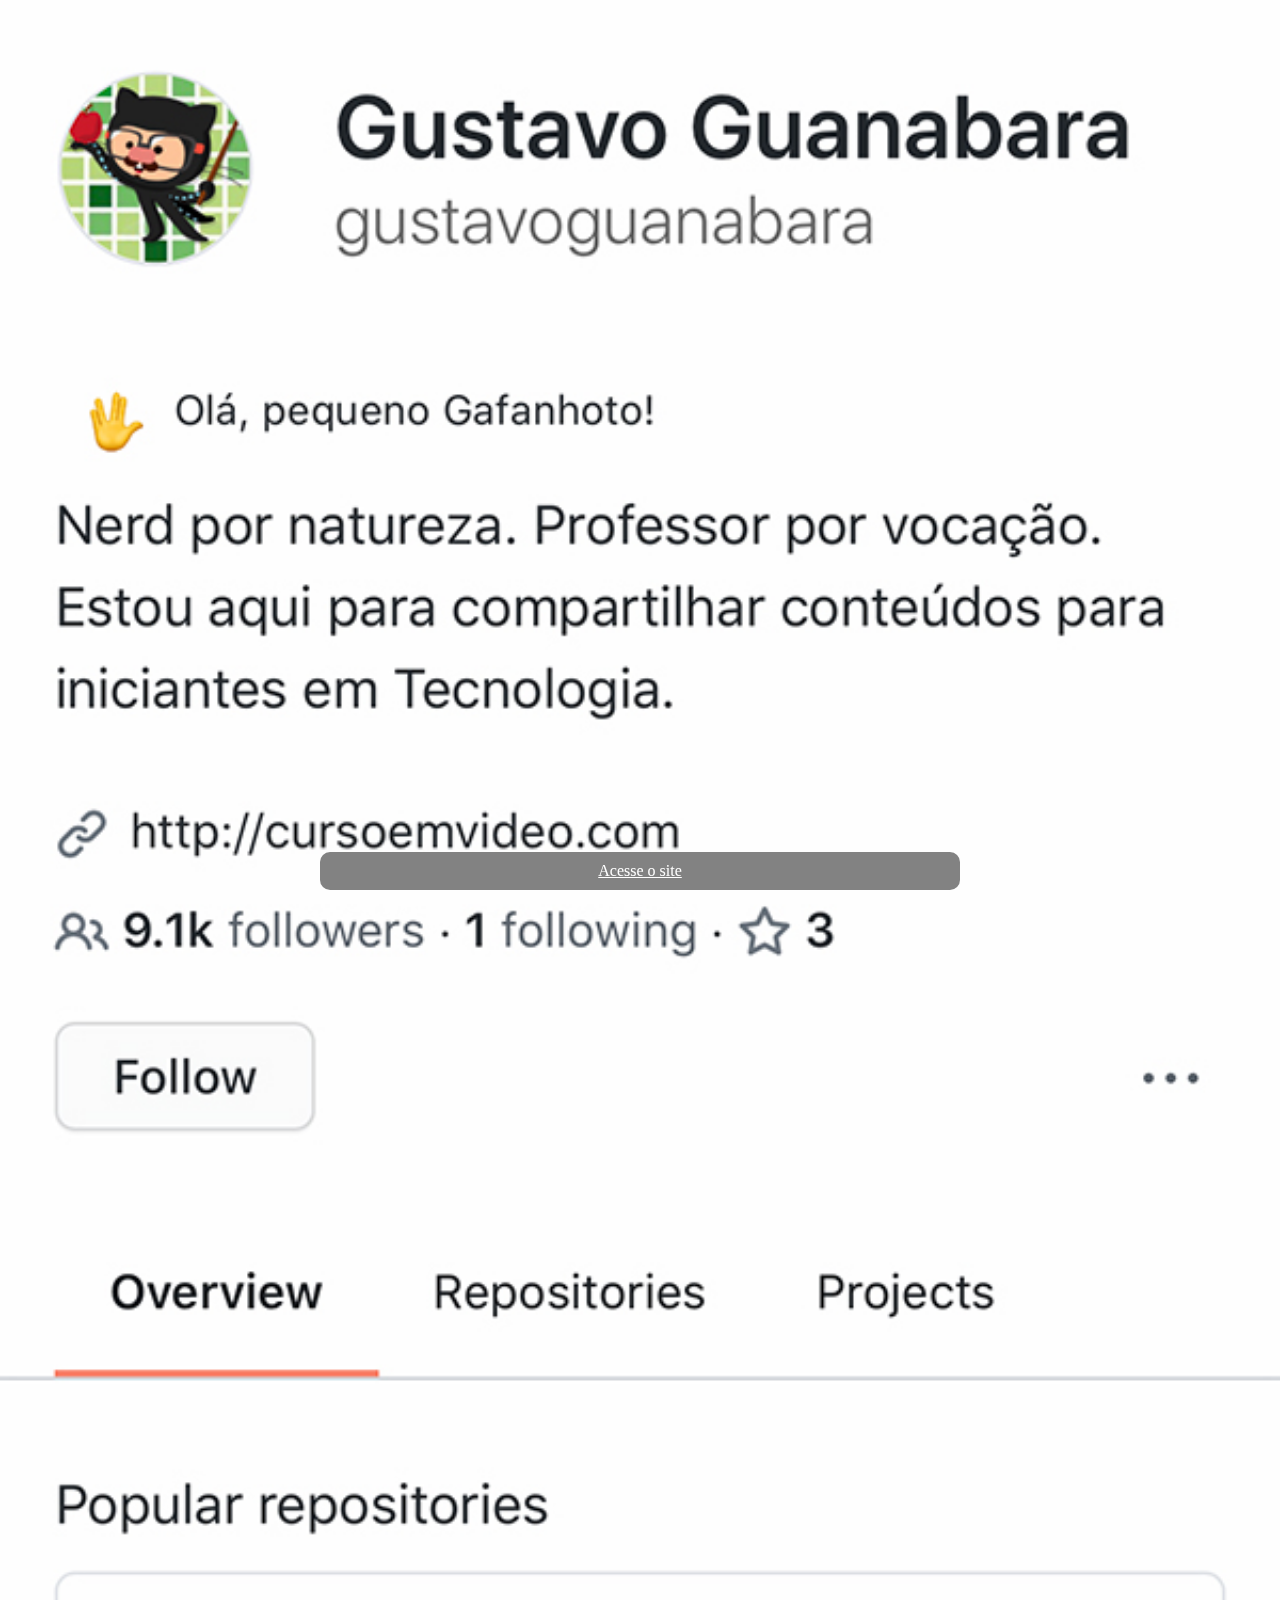
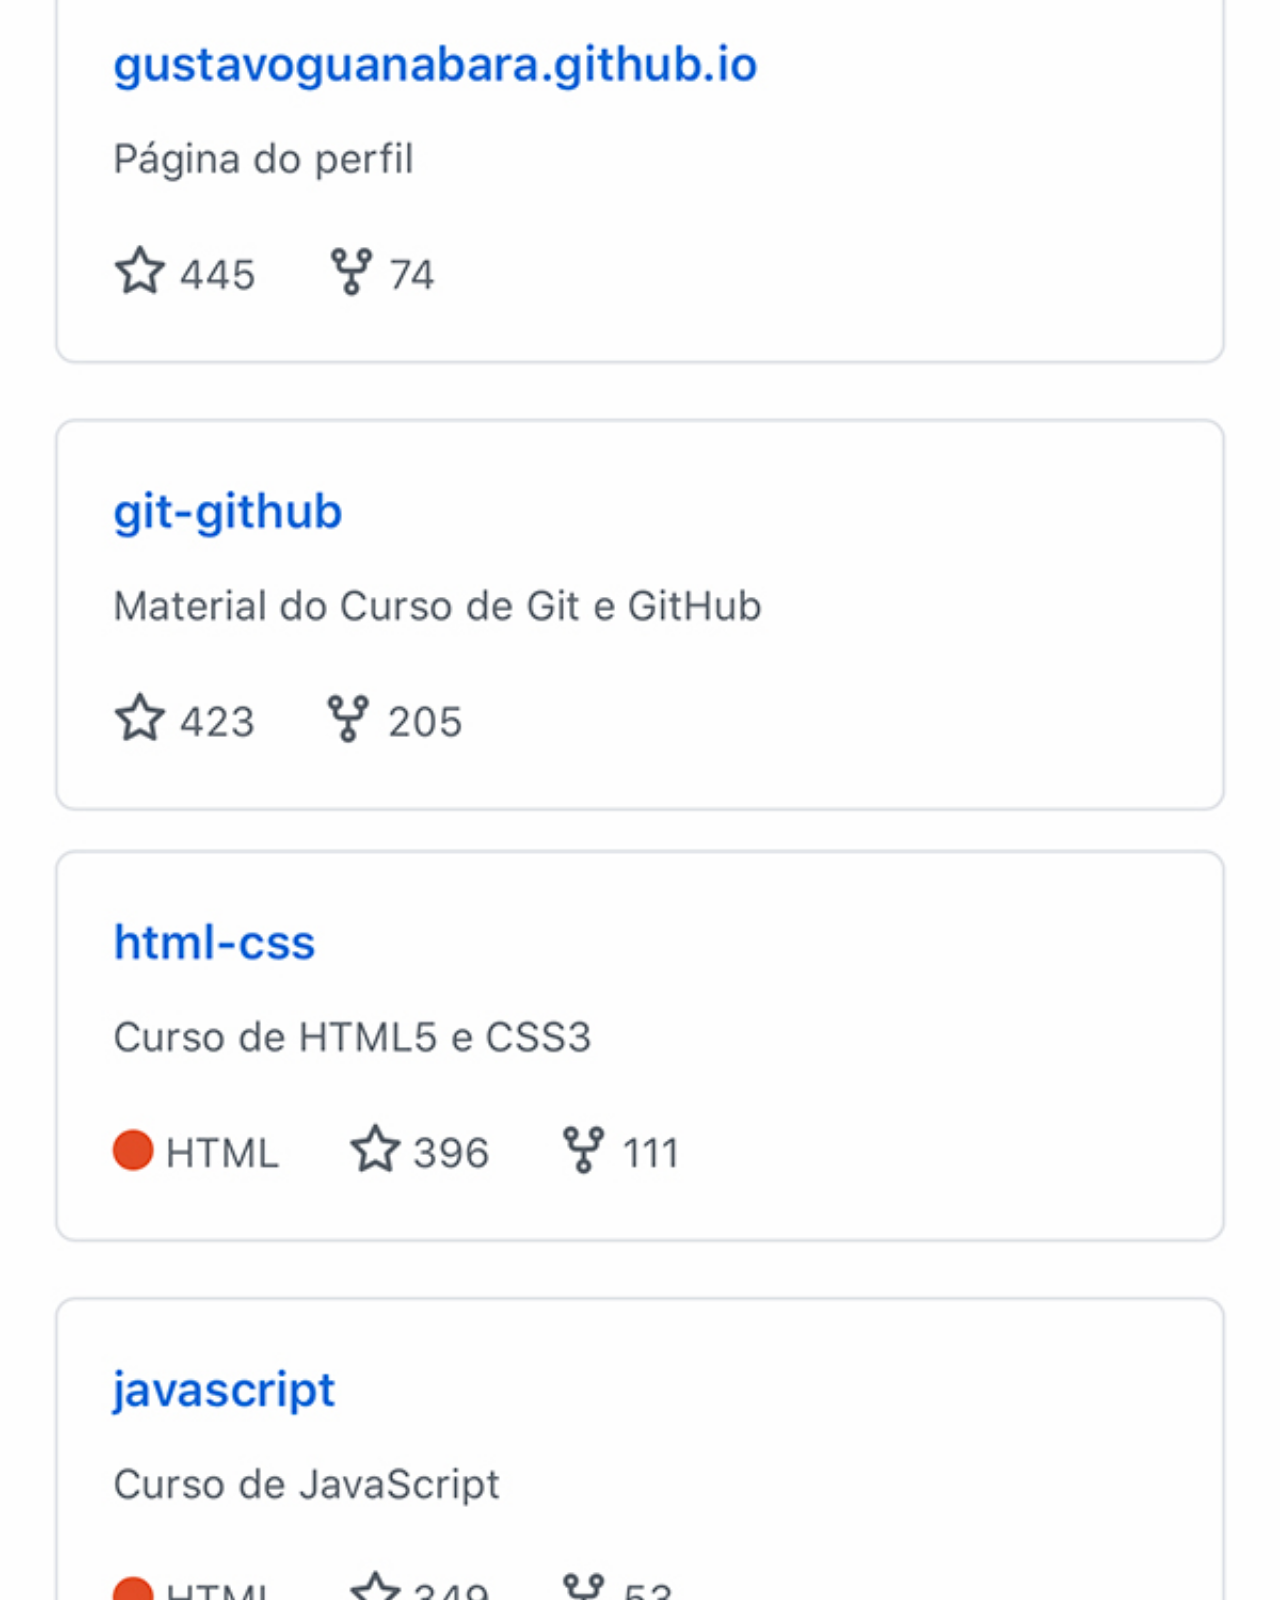
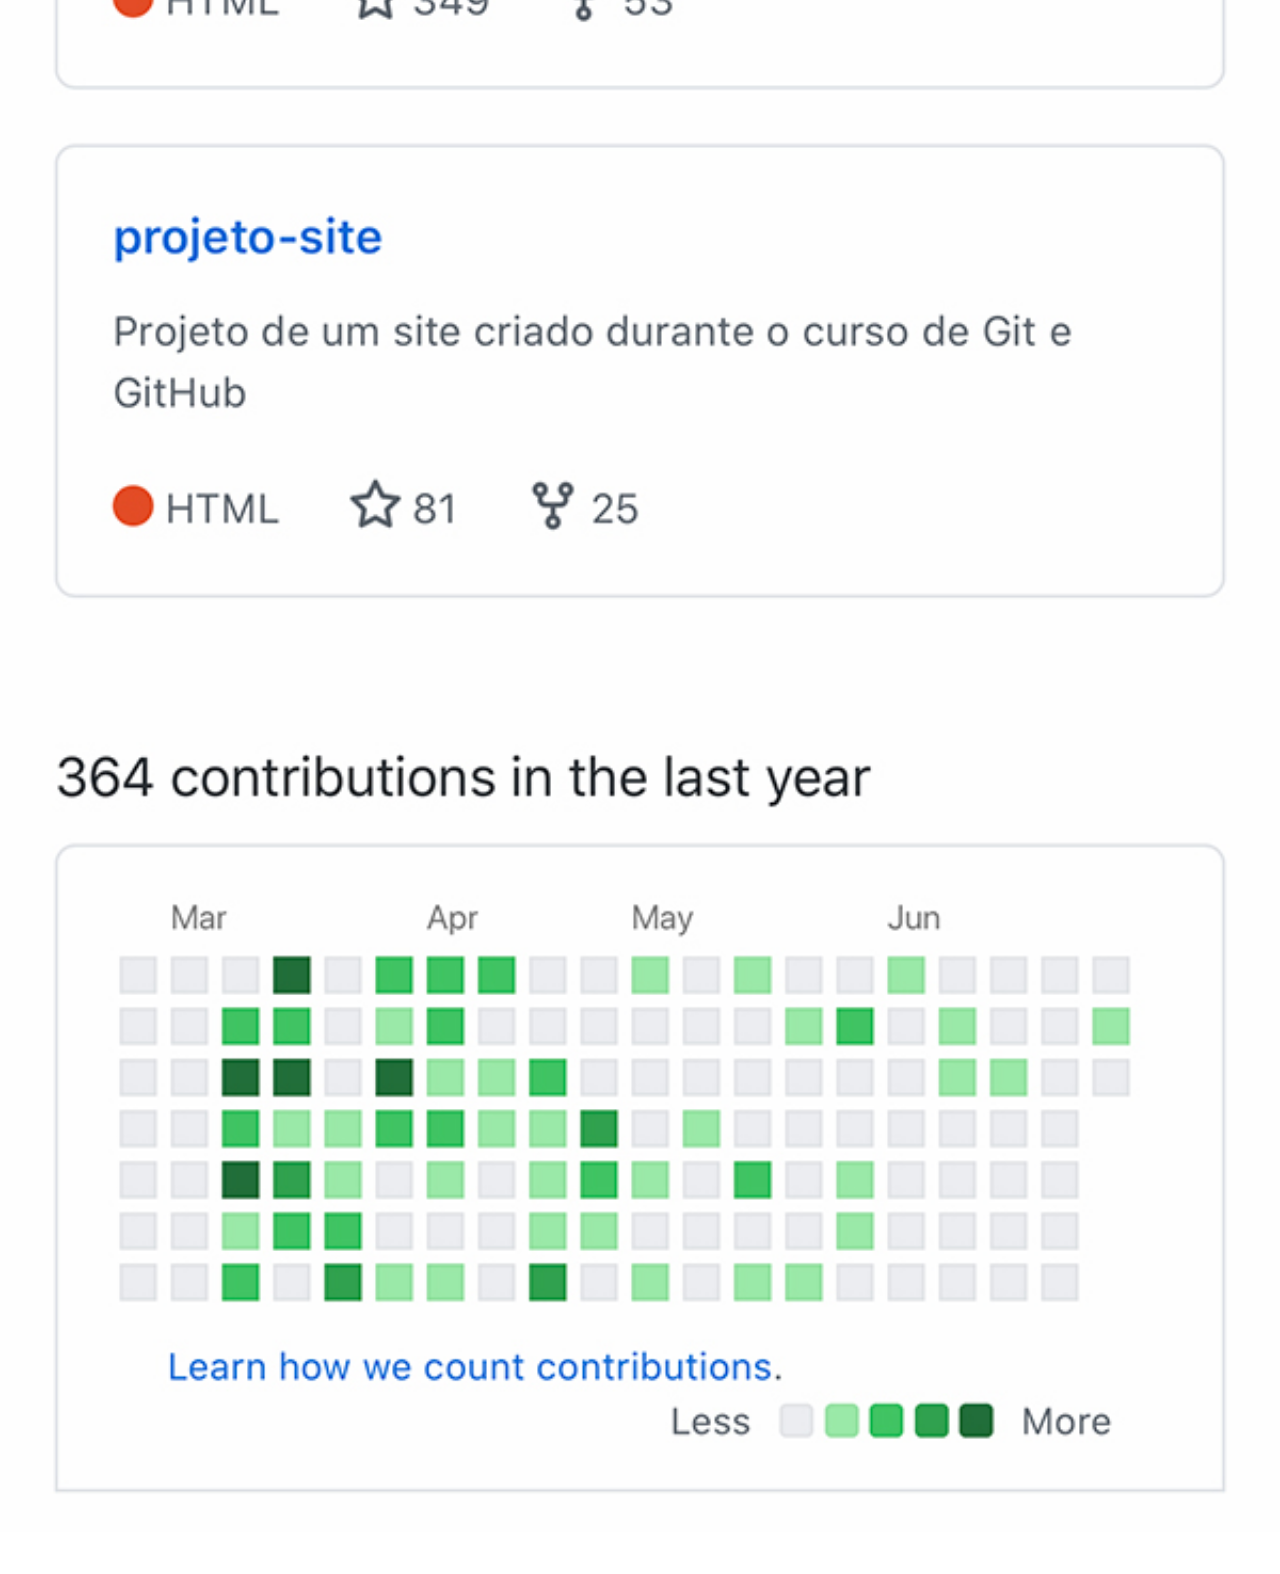
==== pages/github.html @ 78fb3cda "Initial commit" ====
<!DOCTYPE html>
<html lang="pt-br">
<head>
    <meta charset="UTF-8">
    <meta name="viewport" content="width=device-width, initial-scale=1.0">
    <title>GitHub</title>
    <link rel="stylesheet" href="pages.css">
</head>
<body>
    <img src="../imagens/tela-github.jpg" alt="">
    <a href="">Acesse o site</a>
</body>
</html>
---- pages/pages.css ----
@charset "UTF-8";

body{
    position: relative;
    margin: 0;
}

img{
    height: 100%;
    width: 100%;
}

a{
    position: sticky;
    display: block;
    bottom: 10px;

    margin: auto;


    width: 50%;

    padding-top: 10px;
    padding-bottom: 10px;

    border-radius: 10px;


    text-align: center;

    color: white;
    background-color: rgba(0, 0, 0, 0.486);
}


a:hover{
    font-weight: bold;
    background-color: rgba(255, 0, 0);
}
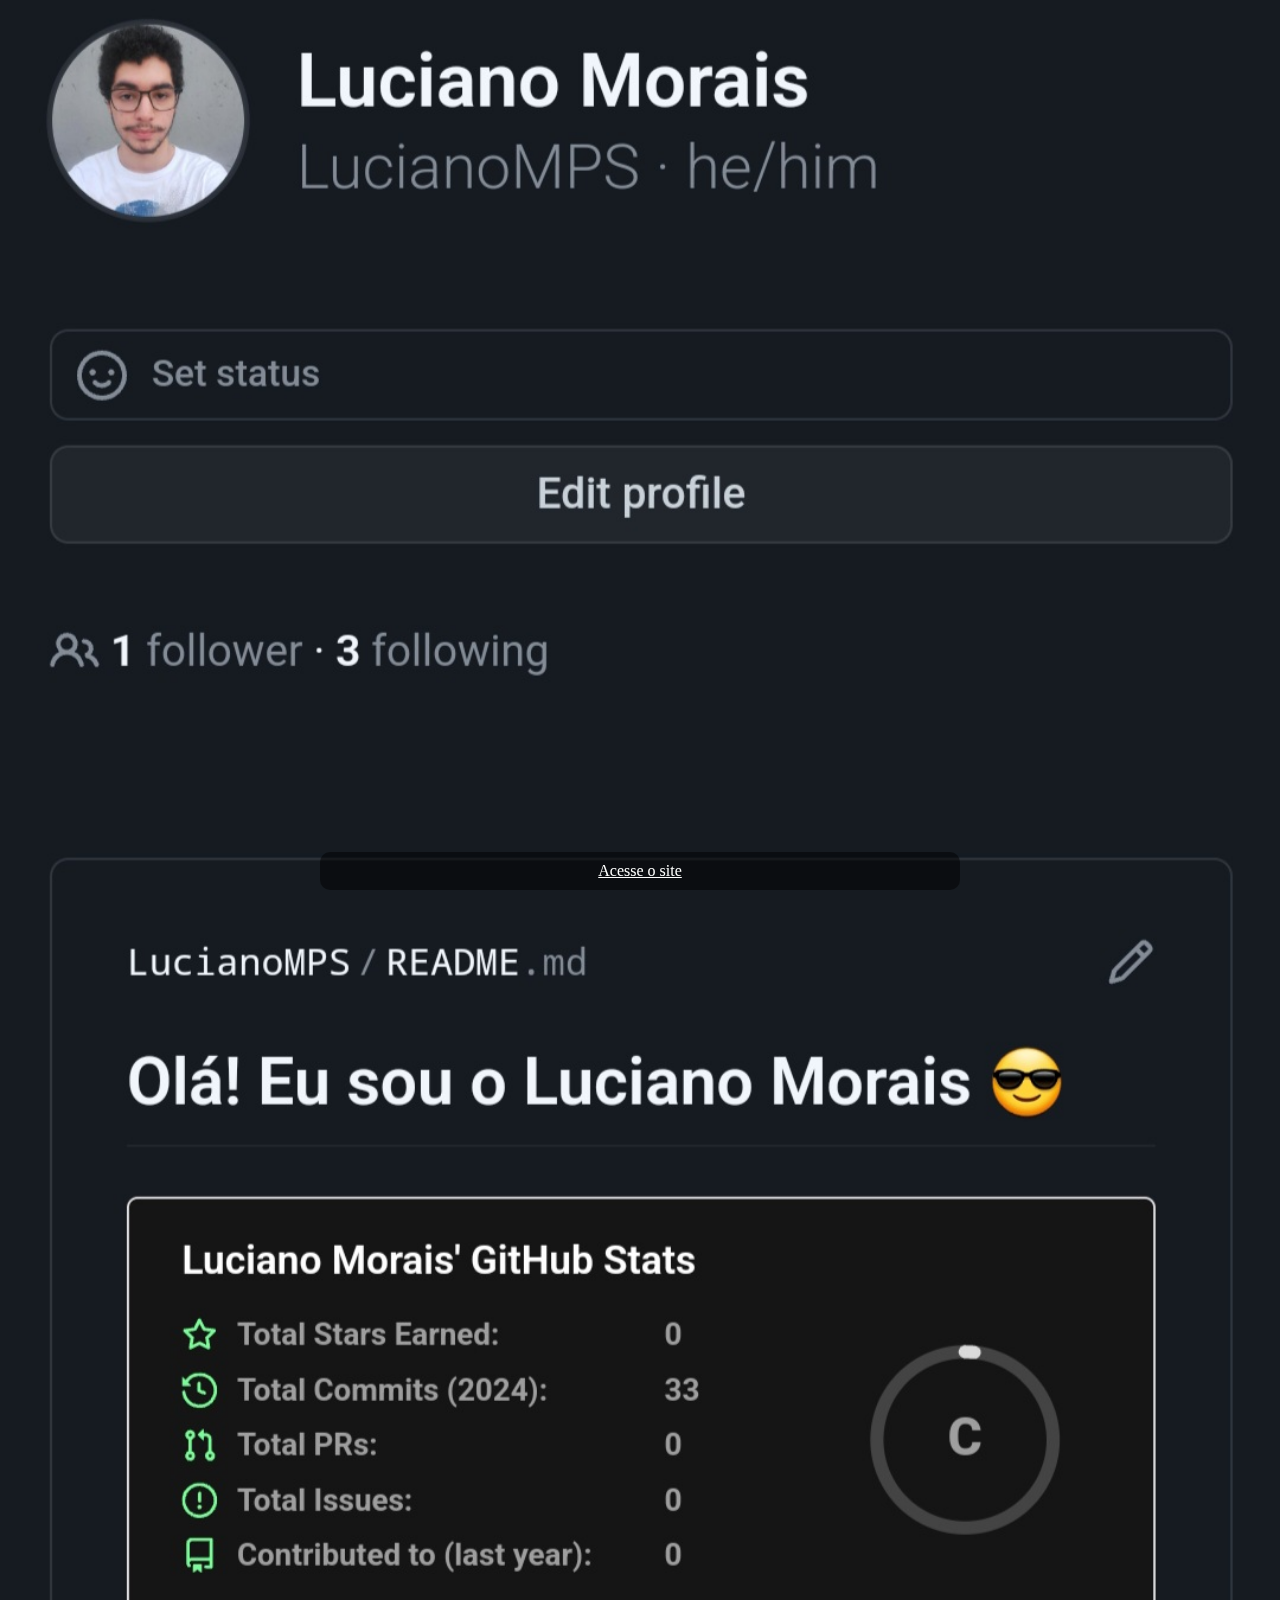
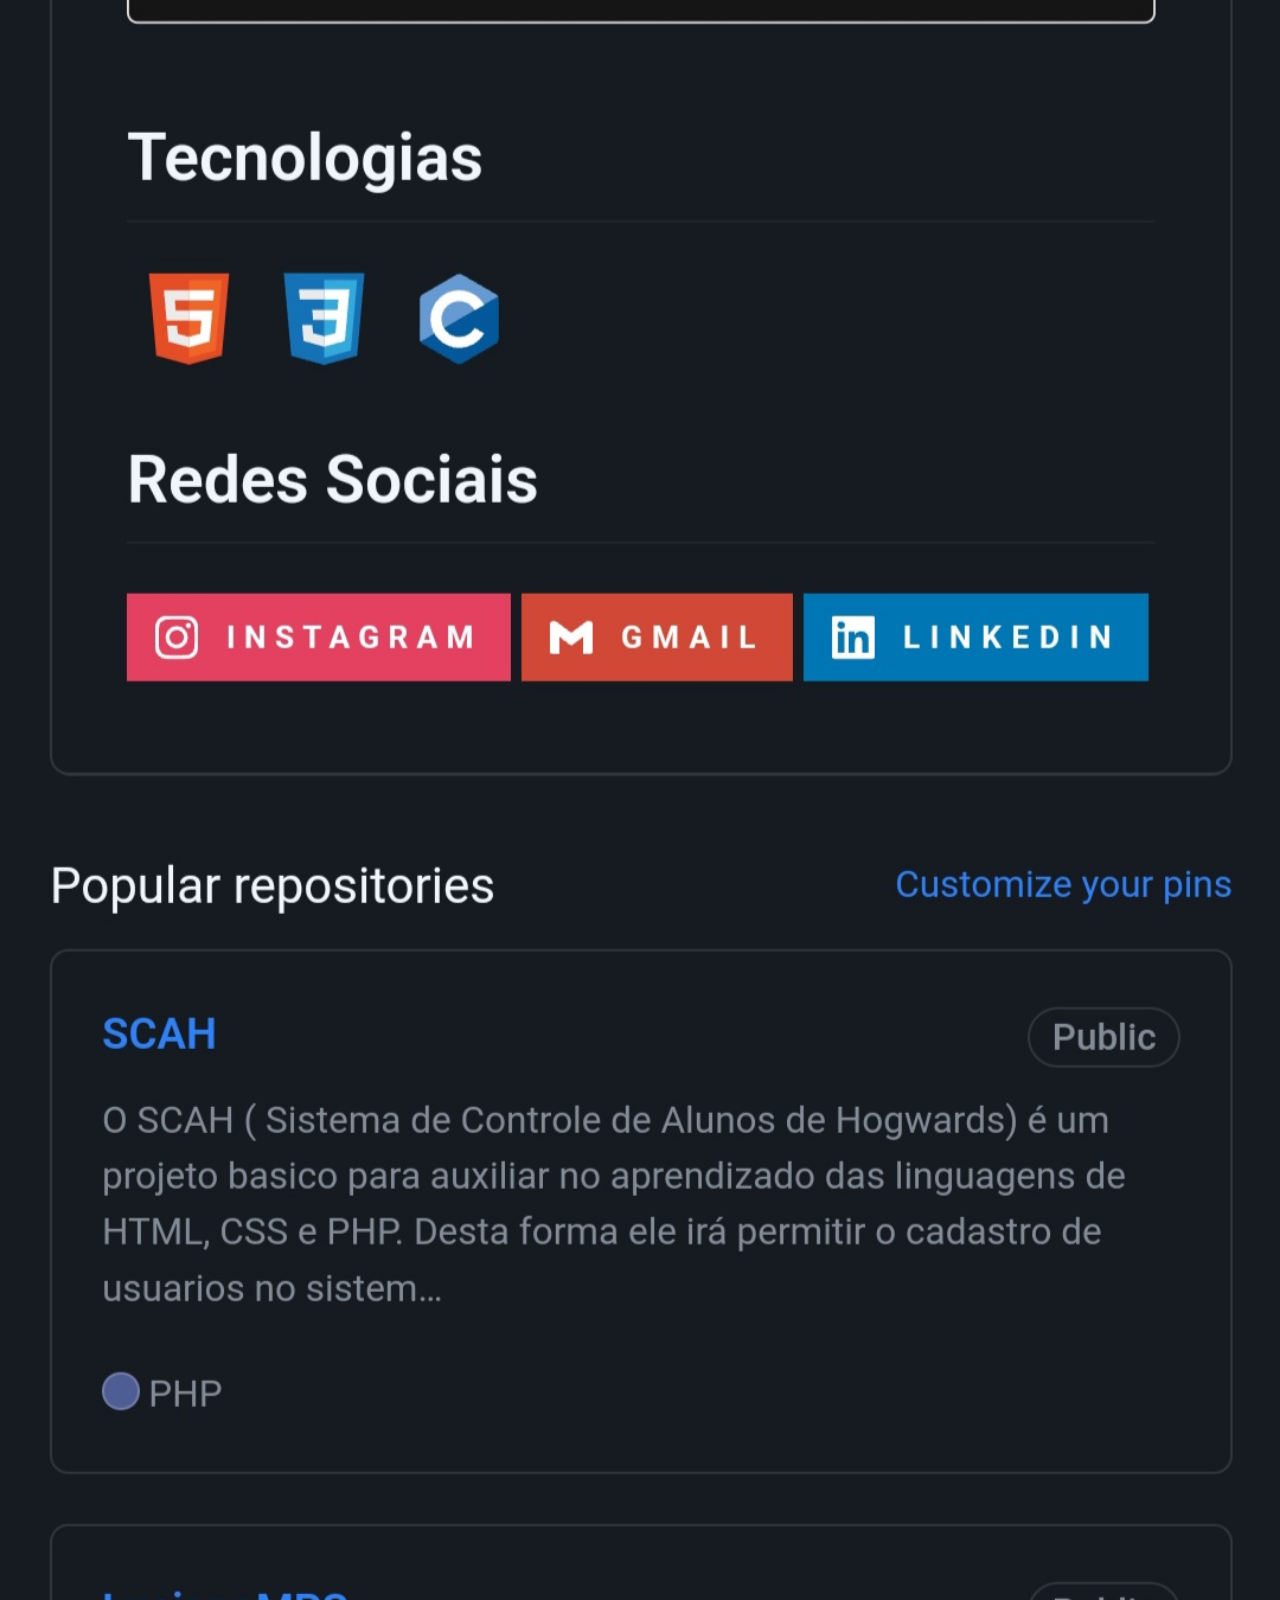
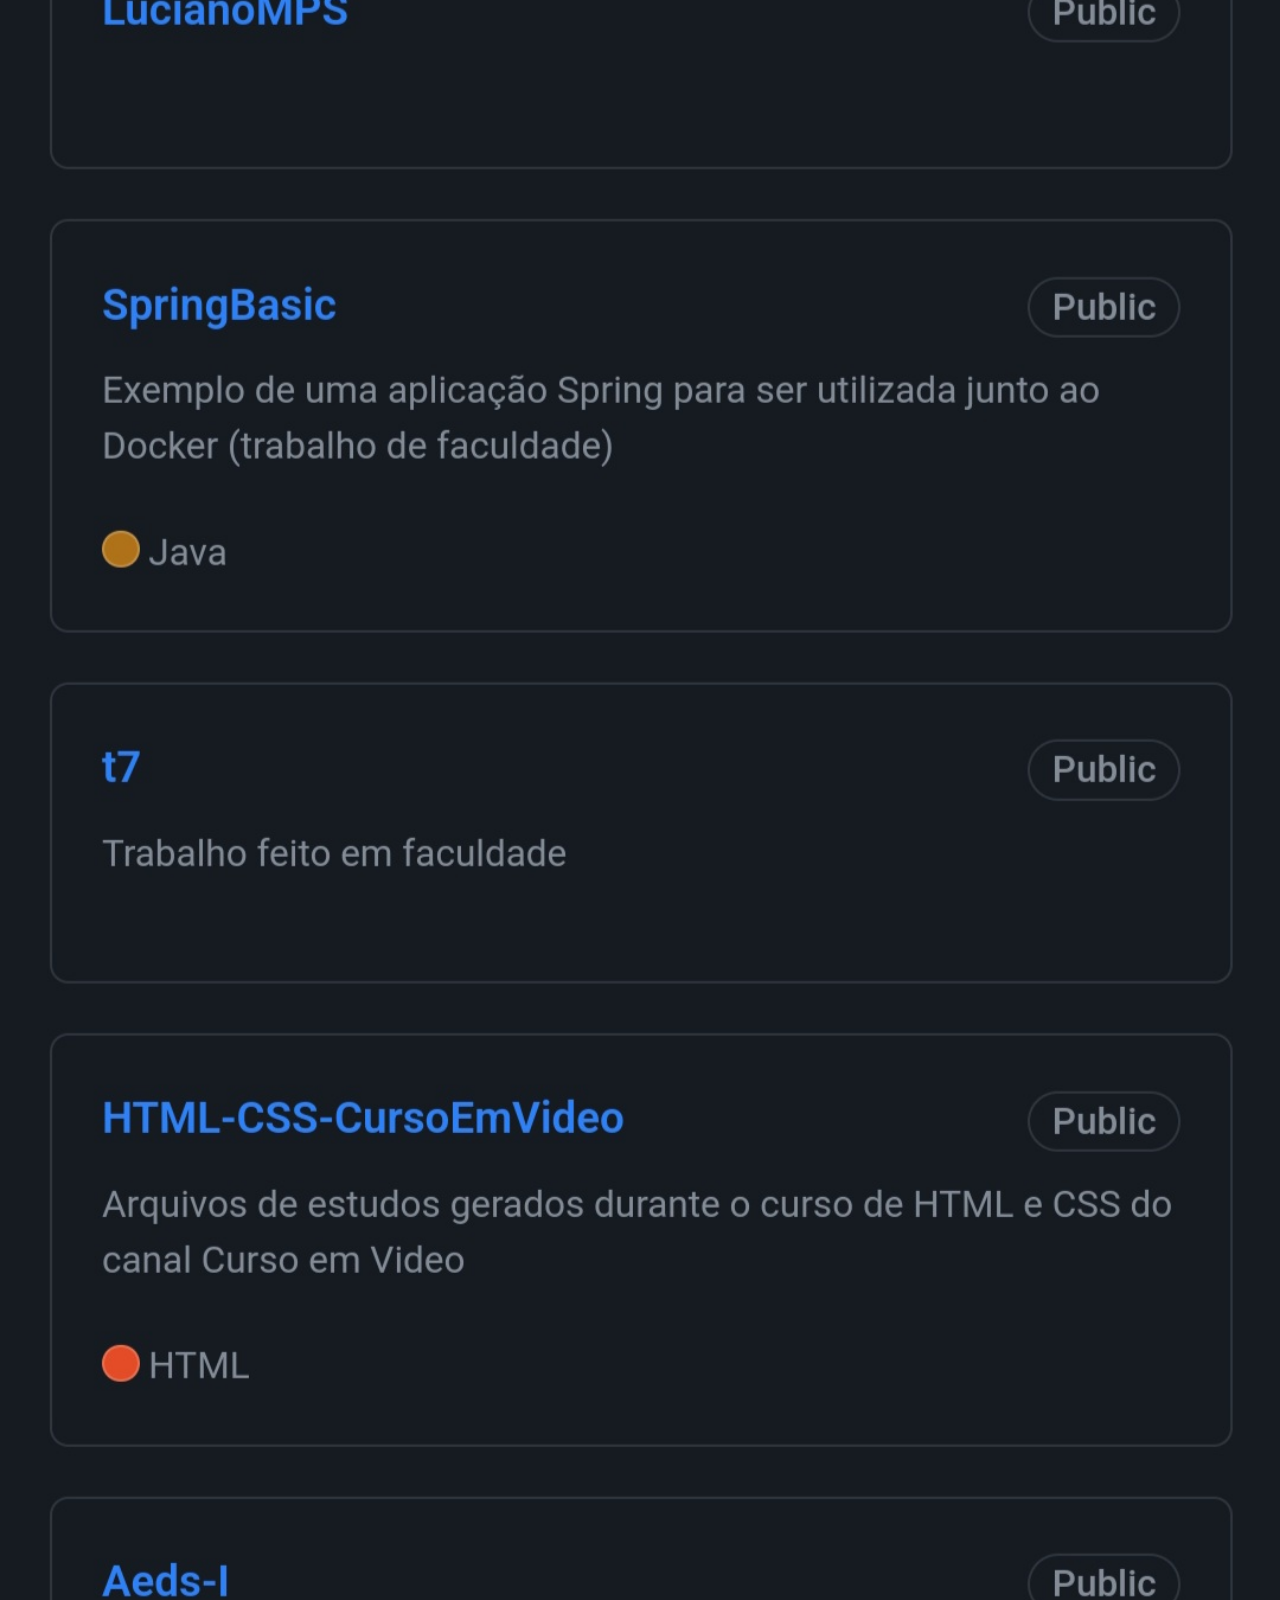
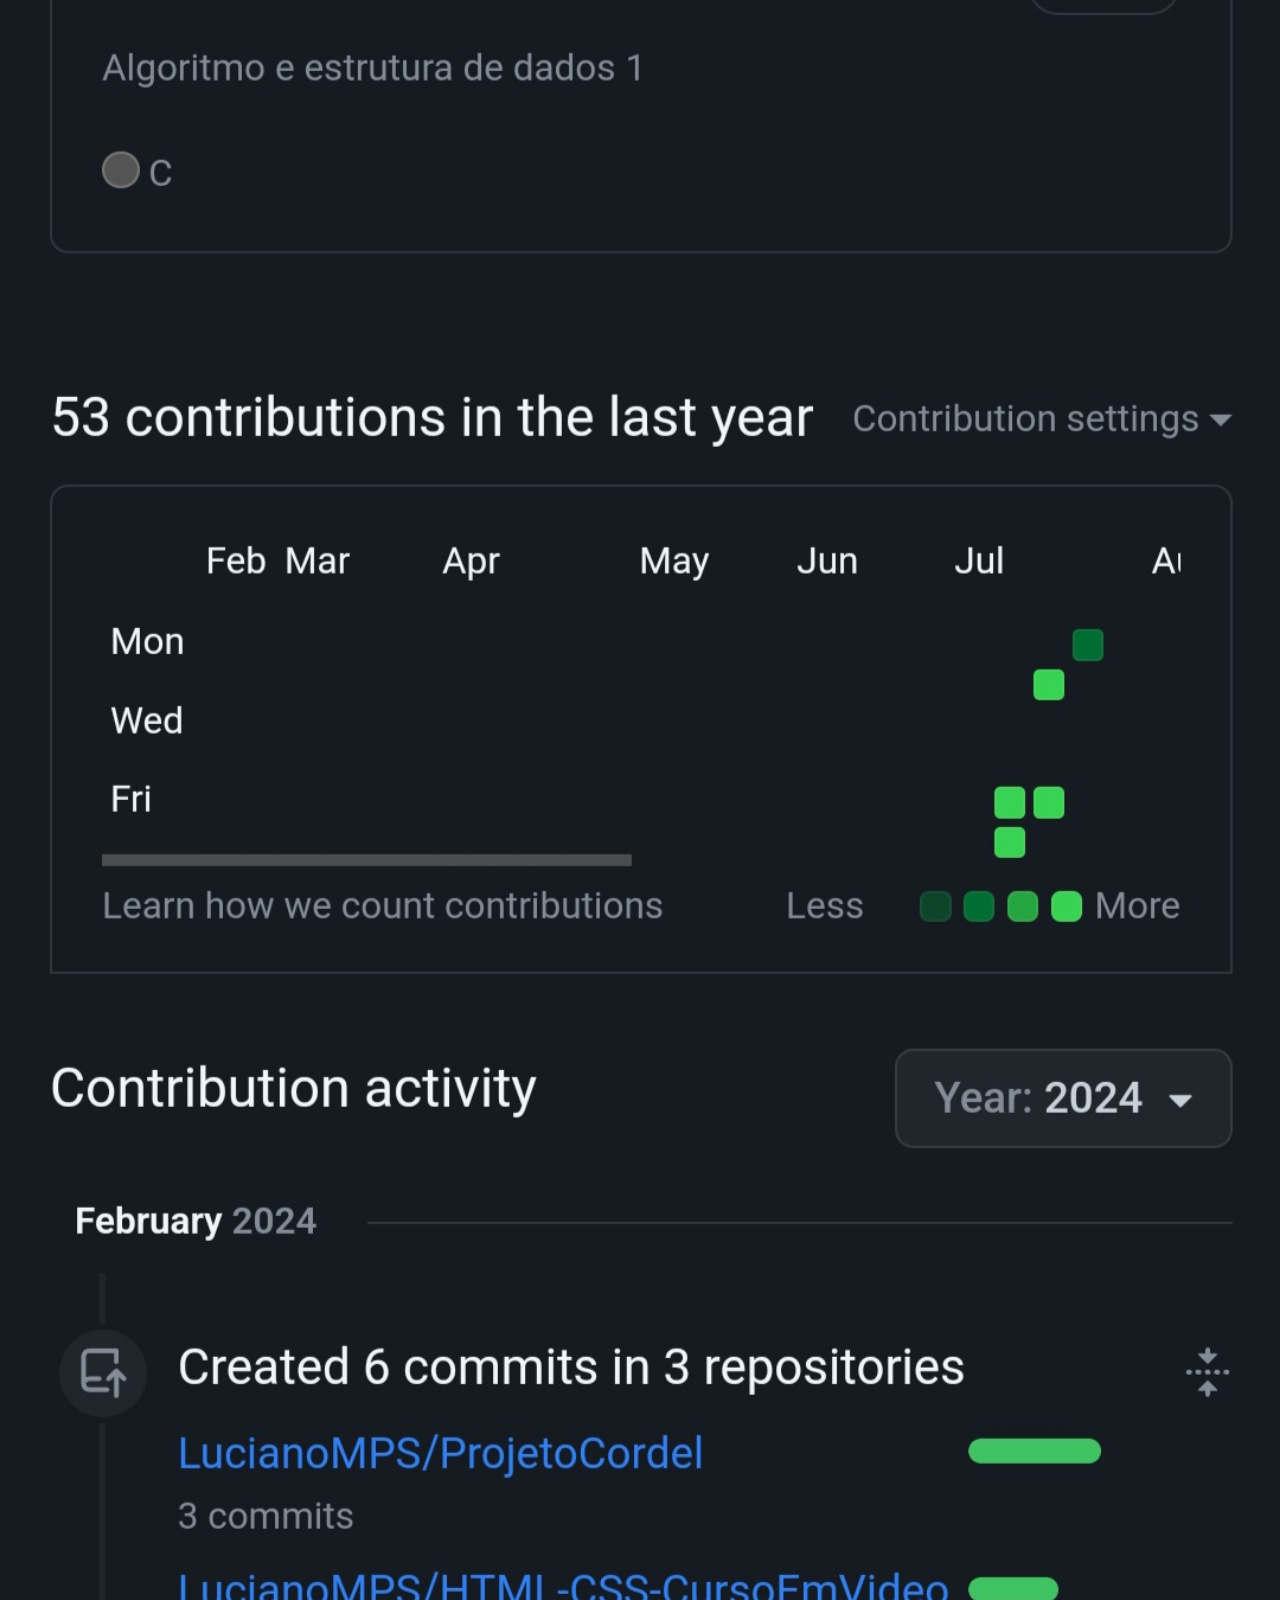
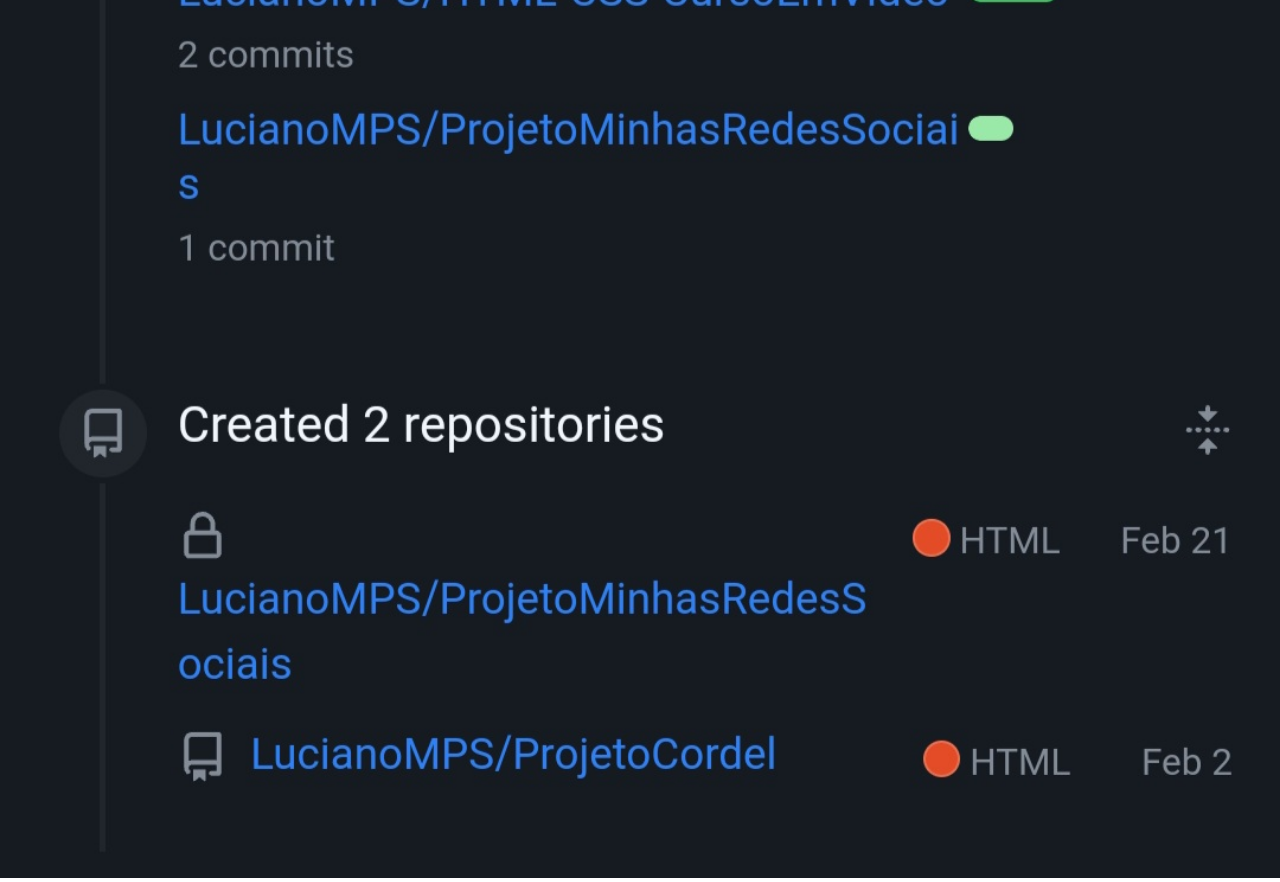
==== commit 82a03ac9: "finalização do projeto" ====
--- a/pages/github.html
+++ b/pages/github.html
@@ -8,6 +8,6 @@
 </head>
 <body>
     <img src="../imagens/tela-github.jpg" alt="">
-    <a href="">Acesse o site</a>
+    <a href="https://github.com/LucianoMPS" target="_blank">Acesse o site</a>
 </body>
 </html>--- a/pages/pages.css
+++ b/pages/pages.css
@@ -3,6 +3,13 @@
 body{
     position: relative;
     margin: 0;
+    padding: 0;
+    background-color: white;
+}
+
+::-webkit-scrollbar{
+    width: 0px;
+    height: 0px;
 }
 
 img{
@@ -14,17 +21,12 @@
     position: sticky;
     display: block;
     bottom: 10px;
-
-    margin: auto;
-
-
+    
     width: 50%;
-
     padding-top: 10px;
     padding-bottom: 10px;
-
+    margin: -40px auto;
     border-radius: 10px;
-
 
     text-align: center;
 
